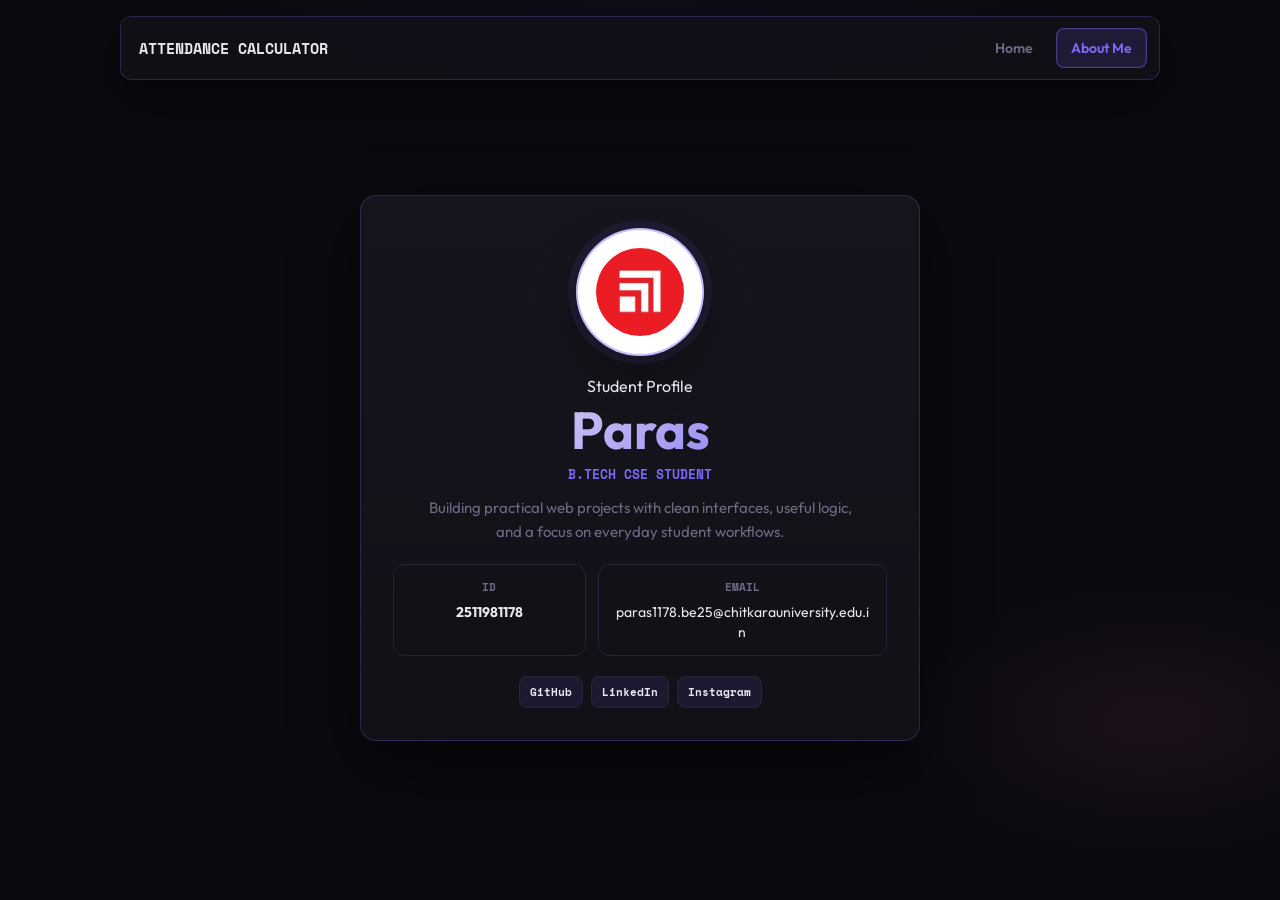
==== about.html @ 9d6309ad "attendance" ====
<!DOCTYPE html>
<html lang="en">
<head>
  <meta charset="UTF-8">
  <meta name="viewport" content="width=device-width, initial-scale=1.0">
  <title>About Paras | Attendance Calculator</title>
  <link href="https://fonts.googleapis.com/css2?family=Space+Mono:wght@400;700&family=Outfit:wght@300;400;500;600;700;900&display=swap" rel="stylesheet">
  <link rel="stylesheet" href="style.css">
</head>
<body>
  <nav class="navbar" aria-label="Main navigation">
    <a class="nav-brand" href="index.html">Attendance Calculator</a>
    <div class="nav-links">
      <a class="nav-link" href="index.html">Home</a>
      <a class="nav-link active" href="about.html" aria-current="page">About Me</a>
    </div>
  </nav>

  <main class="about-page">
    <section class="profile-card" aria-labelledby="profile-title">
      <img
        class="profile-photo profile-photo-large"
        src="chitkara.jpg"
        alt="Chitkara University logo"
      >

      <div class="profile-content">
        <span class="tag">Student Profile</span>
        <h1 id="profile-title">Paras</h1>
        <p class="profile-role">B.Tech CSE student</p>
        <p class="profile-description">
          Building practical web projects with clean interfaces, useful logic, and a focus on everyday student workflows.
        </p>
      </div>

      <div class="profile-info">
        <div>
          <span>ID</span>
          <strong>2511981178</strong>
        </div>
        <div>
          <span>Email</span>
          <a href="mailto:paras1178.be25@chitkarauniversity.edu.in">paras1178.be25@chitkarauniversity.edu.in</a>
        </div>
      </div>

      <div class="social-links profile-socials" aria-label="Social media links">
        <a href="https://github.com/ParasRana78" target="_blank" rel="noopener noreferrer">GitHub</a>
        <a href="https://www.linkedin.com/in/paras-rana-536639407" target="_blank" rel="noopener noreferrer">LinkedIn</a>
        <a href="https://www.instagram.com/ranaparas__/" target="_blank" rel="noopener noreferrer">Instagram</a>
      </div>
    </section>
  </main>
</body>
</html>
---- style.css ----
/* ===========================
   ROOT VARIABLES
   =========================== */
:root {
  --bg: #0a0a0f;
  --surface: #111118;
  --card: #16161f;
  --border: #252535;

  --accent: #7c6af7;
  --accent2: #f76a8c;

  --success: #36e8a0;
  --warning: #f7c36a;
  --danger: #f76a6a;

  --text: #e8e8f0;
  --muted: #6b6b85;

  --glow: rgba(124, 106, 247, 0.15);
  --radius: 12px;
  --transition: 0.2s ease;
}

/* ===========================
   RESET
   =========================== */
*,
*::before,
*::after {
  box-sizing: border-box;
  margin: 0;
  padding: 0;
}

/* ===========================
   BASE
   =========================== */
body {
  font-family: 'Outfit', sans-serif;
  background: var(--bg);
  color: var(--text);
  min-height: 100vh;
  padding: 96px 16px 60px;

  background-image:
    radial-gradient(ellipse 80% 50% at 50% -20%, rgba(124,106,247,0.12), transparent 60%),
    radial-gradient(ellipse 40% 30% at 90% 80%, rgba(247,106,140,0.08), transparent 50%);
}

.container {
  max-width: 760px;
  margin: auto;
  animation: fadeIn 0.35s ease both;
}

/* ===========================
   NAVBAR
   =========================== */
.navbar {
  position: fixed;
  top: 16px;
  left: 50%;
  z-index: 20;
  transform: translateX(-50%);

  width: min(1040px, calc(100vw - 32px));
  min-height: 64px;
  padding: 10px 12px 10px 18px;

  display: flex;
  align-items: center;
  justify-content: space-between;
  gap: 16px;

  border-radius: var(--radius);
  border: 1px solid rgba(124,106,247,0.25);
  background: rgba(17,17,24,0.88);
  box-shadow: 0 18px 48px rgba(0,0,0,0.35);
  backdrop-filter: blur(18px);
}

.nav-brand {
  font: 700 15px 'Space Mono', monospace;
  color: var(--text);
  text-decoration: none;
  text-transform: uppercase;
}

.nav-links {
  display: flex;
  align-items: center;
  gap: 8px;
}

.nav-link {
  padding: 10px 14px;

  font: 600 14px 'Outfit', sans-serif;
  color: var(--muted);
  text-decoration: none;

  border-radius: 8px;
  border: 1px solid transparent;
  transition: color var(--transition), background var(--transition), border-color var(--transition), transform var(--transition);
}

.nav-link:hover {
  color: var(--text);
  border-color: rgba(124,106,247,0.3);
  background: rgba(124,106,247,0.1);
  transform: translateY(-1px);
}

.nav-link.active {
  color: var(--accent);
  border-color: rgba(124,106,247,0.45);
  background: rgba(124,106,247,0.14);
  box-shadow: inset 0 0 0 1px rgba(124,106,247,0.1);
}

/* ===========================
   ABOUT PAGE
   =========================== */
.about-page {
  min-height: calc(100vh - 156px);

  display: grid;
  place-items: center;

  animation: fadeIn 0.35s ease both;
}

.profile-card {
  width: min(560px, 100%);
  padding: 32px;

  display: grid;
  justify-items: center;
  gap: 20px;
  text-align: center;

  border-radius: 16px;
  border: 1px solid rgba(124,106,247,0.25);
  background: linear-gradient(180deg, rgba(22,22,31,0.96), rgba(17,17,24,0.96));
  box-shadow: 0 24px 70px rgba(0,0,0,0.42);
  transition: transform var(--transition), border-color var(--transition), box-shadow var(--transition);
}

.profile-card:hover {
  transform: translateY(-4px);
  border-color: rgba(124,106,247,0.5);
  box-shadow: 0 30px 82px rgba(0,0,0,0.5), 0 0 32px rgba(124,106,247,0.1);
}

.profile-photo {
  width: 64px;
  height: 64px;
  padding: 10px;

  border-radius: 50%;
  border: 2px solid rgba(124,106,247,0.45);
  background: #ffffff;
  box-shadow: 0 12px 30px rgba(0,0,0,0.28);
  object-fit: contain;
}

.profile-photo-large {
  width: 128px;
  height: 128px;
  padding: 18px;
  box-shadow:
    0 0 0 8px rgba(124,106,247,0.08),
    0 18px 42px rgba(0,0,0,0.34);
}

.profile-content h1 {
  margin-top: 8px;
  font-size: clamp(32px, 8vw, 52px);
  line-height: 1;

  background: linear-gradient(135deg, #e8e8f0, var(--accent));
  -webkit-background-clip: text;
  -webkit-text-fill-color: transparent;
}

.profile-role {
  margin-top: 8px;
  color: var(--accent);
  font: 700 13px 'Space Mono', monospace;
  text-transform: uppercase;
}

.profile-description {
  max-width: 430px;
  margin-top: 12px;
  color: var(--muted);
  font-size: 15px;
  line-height: 1.6;
}

.profile-info {
  width: 100%;
  display: grid;
  grid-template-columns: 0.8fr 1.2fr;
  gap: 12px;
}

.profile-info div {
  min-width: 0;
  padding: 14px;

  border-radius: var(--radius);
  border: 1px solid var(--border);
  background: var(--surface);
}

.profile-info span {
  display: block;
  margin-bottom: 6px;

  font: 700 11px 'Space Mono', monospace;
  color: var(--muted);
  text-transform: uppercase;
}

.profile-info strong,
.profile-info a {
  color: var(--text);
  font-size: 14px;
  text-decoration: none;
  overflow-wrap: anywhere;
}

.profile-info a:hover {
  color: var(--accent);
}

.social-links {
  display: flex;
  flex-wrap: wrap;
  gap: 8px;
}

.social-links a {
  padding: 7px 10px;

  font: 700 11px 'Space Mono', monospace;
  color: var(--text);
  text-decoration: none;

  border-radius: 8px;
  border: 1px solid var(--border);
  background: rgba(124,106,247,0.1);

  transition: transform var(--transition), border-color var(--transition), background var(--transition);
}

.social-links a:hover {
  transform: translateY(-2px);
  border-color: var(--accent);
  background: rgba(124,106,247,0.2);
}

.profile-socials {
  justify-content: center;
}

/* ===========================
   HEADER
   =========================== */
header {
  text-align: center;
  margin-bottom: 40px;
}

header .tag {
  font: 11px 'Space Mono', monospace;
  letter-spacing: 3px;
  color: var(--accent);
  text-transform: uppercase;
}

header h1 {
  font-size: clamp(28px, 6vw, 48px);
  font-weight: 900;
  letter-spacing: 0;
  line-height: 1.1;

  background: linear-gradient(135deg, #e8e8f0, var(--accent));
  -webkit-background-clip: text;
  -webkit-text-fill-color: transparent;
}

header p {
  font-size: 14px;
  color: var(--muted);
  margin-top: 10px;
}

.min-badge {
  display: inline-flex;
  gap: 6px;
  align-items: center;
  margin-top: 14px;
  padding: 5px 14px;

  font: 12px 'Space Mono', monospace;
  color: var(--accent);

  border-radius: 100px;
  border: 1px solid rgba(124,106,247,0.3);
  background: rgba(124,106,247,0.12);
}

/* ===========================
   CARD
   =========================== */
.subject-card {
  background: var(--card);
  border: 1px solid var(--border);
  border-radius: var(--radius);
  padding: 22px;
  margin-bottom: 14px;

  transition: var(--transition);
  animation: slideIn 0.3s ease;
}

.subject-card:hover {
  border-color: rgba(124,106,247,0.4);
  box-shadow:
    0 0 0 1px rgba(124,106,247,0.1),
    0 8px 32px rgba(0,0,0,0.3);
}

/* ===========================
   CARD HEADER
   =========================== */
.card-top {
  display: flex;
  gap: 12px;
  align-items: center;
  margin-bottom: 18px;
}

.subject-num {
  font: 11px 'Space Mono', monospace;
  color: var(--accent);
  padding: 3px 8px;

  border-radius: 6px;
  border: 1px solid rgba(124,106,247,0.2);
  background: rgba(124,106,247,0.1);
}

.subject-name-input {
  flex: 1;
  padding: 8px 12px;

  font: 600 15px 'Outfit', sans-serif;
  color: var(--text);

  border-radius: 8px;
  border: 1px solid var(--border);
  background: var(--surface);

  transition: var(--transition);
}

.subject-name-input:focus {
  border-color: var(--accent);
  outline: none;
}

.remove-btn {
  width: 34px;
  height: 34px;

  display: flex;
  align-items: center;
  justify-content: center;

  border-radius: 8px;
  border: 1px solid var(--border);
  background: none;
  color: var(--muted);

  cursor: pointer;
  transition: var(--transition);
}

.remove-btn:hover {
  color: var(--danger);
  border-color: var(--danger);
  background: rgba(247,106,106,0.08);
}

/* ===========================
   INPUTS
   =========================== */
.inputs-row {
  display: grid;
  grid-template-columns: repeat(2, 1fr);
  gap: 12px;
  margin-bottom: 16px;
}

.input-group label {
  font: 600 11px 'Space Mono', monospace;
  color: var(--muted);
  text-transform: uppercase;
  margin-bottom: 6px;
  display: block;
}

.input-group input {
  width: 100%;
  padding: 10px 14px;

  font: 700 22px 'Outfit', sans-serif;
  color: var(--text);

  border-radius: 8px;
  border: 1px solid var(--border);
  background: var(--surface);

  transition: var(--transition);
}

.input-group input:focus {
  border-color: var(--accent);
  outline: none;
}

/* ===========================
   RESULT STATES
   =========================== */
.result-bar {
  display: flex;
  justify-content: space-between;
  align-items: center;
  flex-wrap: wrap;

  padding: 14px 16px;
  border-radius: 10px;
  min-height: 54px;

  transition: 0.3s;
}

.result-bar.safe   { --clr: var(--success); }
.result-bar.warn   { --clr: var(--warning); }
.result-bar.danger { --clr: var(--danger); }
.result-bar.empty  { --clr: var(--muted); }

.result-bar:not(.empty) {
  background: color-mix(in srgb, var(--clr) 8%, transparent);
  border: 1px solid color-mix(in srgb, var(--clr) 25%, transparent);
}

.result-pct {
  font: 700 26px 'Space Mono', monospace;
  color: var(--clr);
}

.result-bar.empty .result-pct {
  font: 400 13px 'Outfit', sans-serif;
}

.result-info {
  font-size: 13px;
  color: var(--clr);
}

/* ===========================
   PROGRESS
   =========================== */
.progress-wrap {
  height: 4px;
  margin-top: 12px;
  border-radius: 100px;
  overflow: hidden;
  background: var(--border);
}

.progress-fill {
  height: 100%;
  border-radius: inherit;
  transition: width 0.5s cubic-bezier(0.34,1.56,0.64,1);
}

/* ===========================
   BUTTON
   =========================== */
.add-btn {
  width: 100%;
  padding: 16px;
  margin-bottom: 28px;

  display: flex;
  justify-content: center;
  align-items: center;
  gap: 10px;

  font: 600 14px 'Outfit', sans-serif;
  color: var(--muted);

  border-radius: 16px;
  border: 2px dashed var(--border);
  background: transparent;

  cursor: pointer;
  transition: var(--transition);
}

.add-btn:hover {
  color: var(--accent);
  border-color: var(--accent);
  background: var(--glow);
}

/* ===========================
   SUMMARY
   =========================== */
.summary {
  padding: 24px;
  border-radius: 16px;
  background: var(--card);
  border: 1px solid var(--border);
}

.summary h2 {
  margin-bottom: 16px;
  font-size: 18px;
}

.summary-grid {
  display: grid;
  grid-template-columns: repeat(3, 1fr);
  gap: 12px;
}

.summary-stat {
  text-align: center;
  padding: 14px;

  border-radius: var(--radius);
  background: var(--surface);
  border: 1px solid var(--border);
}

.summary-stat .val {
  font: 700 24px 'Space Mono', monospace;
}

.summary-stat .lbl {
  font-size: 11px;
  color: var(--muted);
}

/* ===========================
   ANIMATION
   =========================== */
@keyframes slideIn {
  from { opacity: 0; transform: translateY(-10px); }
  to   { opacity: 1; transform: translateY(0); }
}

@keyframes fadeIn {
  from { opacity: 0; transform: translateY(8px); }
  to   { opacity: 1; transform: translateY(0); }
}

/* ===========================
   RESPONSIVE
   =========================== */
@media (max-width: 480px) {
  body {
    padding-top: 128px;
  }

  .navbar {
    top: 12px;
    padding: 12px;
    flex-direction: column;
    align-items: stretch;
    gap: 10px;
  }

  .nav-brand {
    text-align: center;
    font-size: 13px;
  }

  .nav-links {
    width: 100%;
    display: grid;
    grid-template-columns: repeat(2, minmax(0, 1fr));
  }

  .nav-link {
    text-align: center;
    padding: 9px 10px;
  }

  .profile-card { padding: 24px 18px; }
  .profile-info { grid-template-columns: 1fr; }
  .inputs-row { grid-template-columns: 1fr; }
  .summary-grid { grid-template-columns: 1fr 1fr; }
  .summary-grid .summary-stat:last-child {
    grid-column: 1 / -1;
  }
}

@media (min-width: 481px) and (max-width: 1180px) {
  .container {
    max-width: 720px;
  }
}
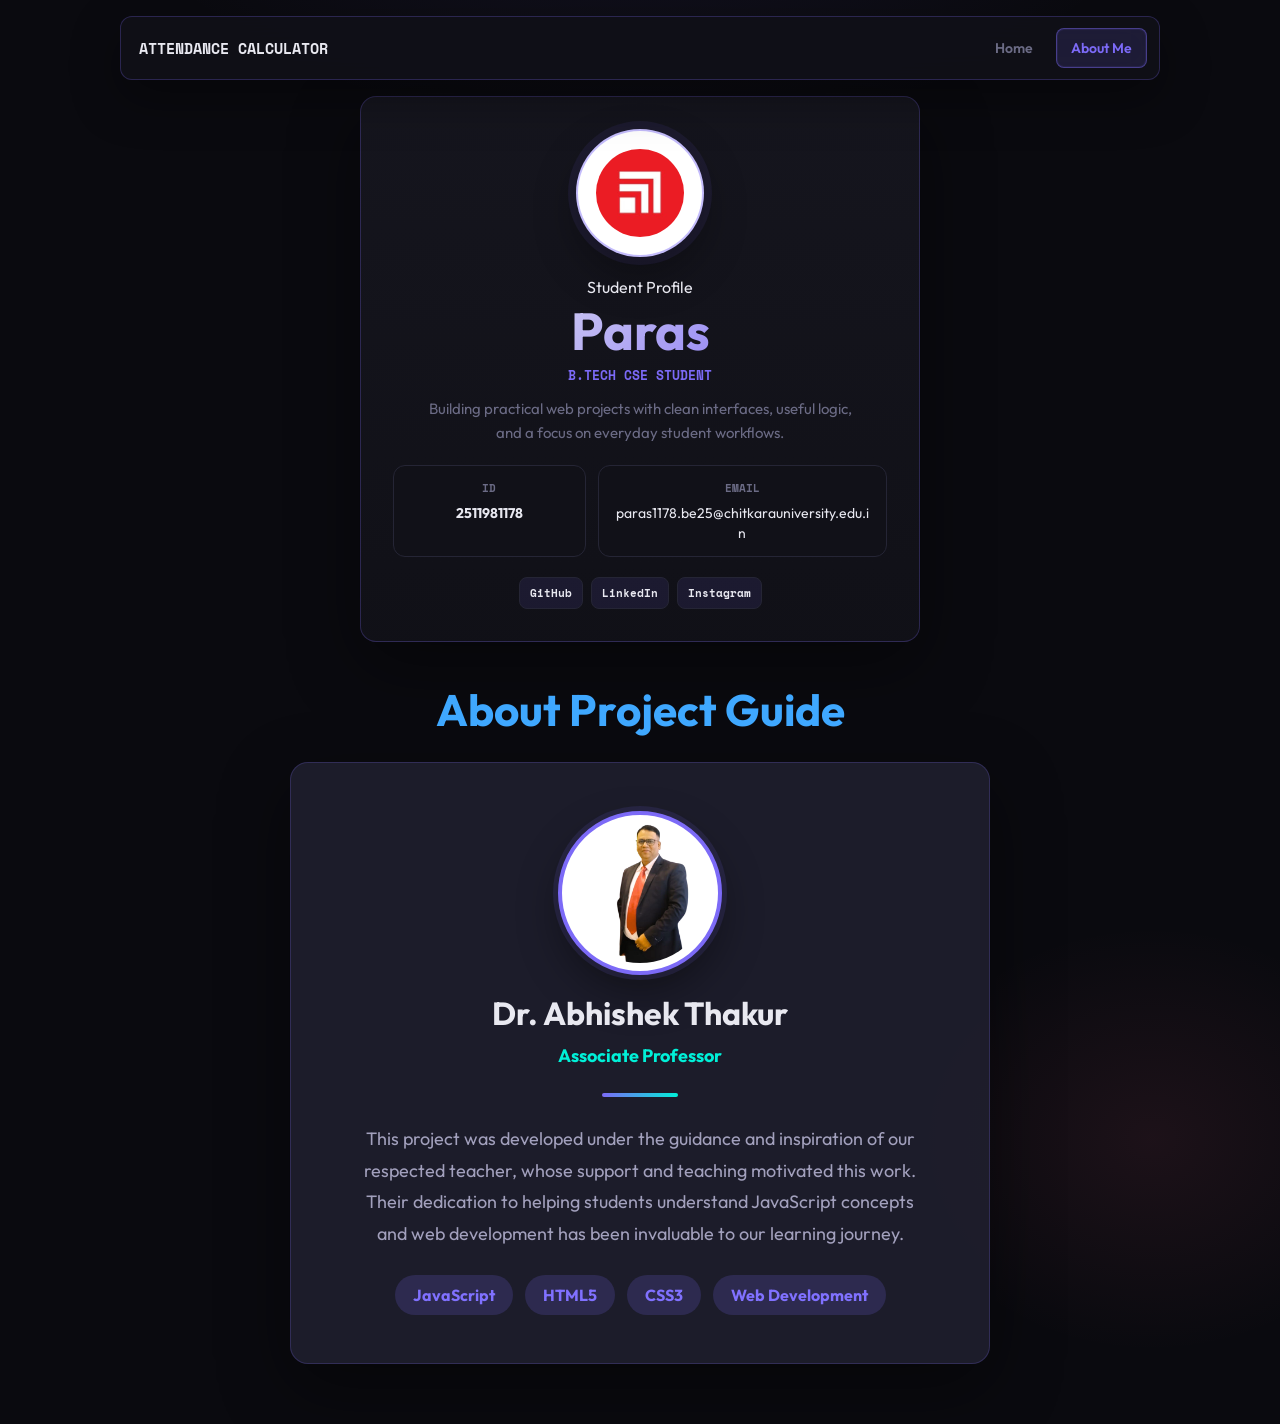
==== commit 81384631: "updated about section" ====
--- a/about.html
+++ b/about.html
@@ -50,6 +50,38 @@
         <a href="https://www.instagram.com/ranaparas__/" target="_blank" rel="noopener noreferrer">Instagram</a>
       </div>
     </section>
+
+    <section class="guide-section" aria-labelledby="guide-title">
+      <h2 id="guide-title">About Project Guide</h2>
+
+      <article class="guide-card">
+        <img
+          class="guide-photo"
+          src="Abhishek%20(Logo)%20-%201.png"
+          alt="Dr. Abhishek Thakur"
+        >
+
+        <div class="guide-caption">
+          <h3>Dr. Abhishek Thakur</h3>
+          <p class="guide-role">Associate Professor</p>
+        </div>
+
+        <div class="guide-divider" aria-hidden="true"></div>
+
+        <p class="guide-description">
+          This project was developed under the guidance and inspiration of our respected teacher,
+          whose support and teaching motivated this work. Their dedication to helping students
+          understand JavaScript concepts and web development has been invaluable to our learning journey.
+        </p>
+
+        <div class="guide-tags" aria-label="Project guide topics">
+          <span>JavaScript</span>
+          <span>HTML5</span>
+          <span>CSS3</span>
+          <span>Web Development</span>
+        </div>
+      </article>
+    </section>
   </main>
 </body>
 </html>
--- a/style.css
+++ b/style.css
@@ -125,8 +125,10 @@
 .about-page {
   min-height: calc(100vh - 156px);
 
-  display: grid;
-  place-items: center;
+  display: flex;
+  flex-direction: column;
+  align-items: center;
+  gap: 44px;
 
   animation: fadeIn 0.35s ease both;
 }
@@ -266,6 +268,106 @@
   justify-content: center;
 }
 
+.guide-section {
+  width: min(700px, 100%);
+  text-align: center;
+}
+
+.guide-section h2 {
+  margin-bottom: 28px;
+
+  font-size: clamp(30px, 6vw, 44px);
+  line-height: 1.1;
+  color: #3fa8ff;
+}
+
+.guide-card {
+  padding: 48px 44px;
+
+  display: grid;
+  justify-items: center;
+  gap: 20px;
+
+  border-radius: 18px;
+  border: 1px solid rgba(124,106,247,0.22);
+  background: rgba(31,31,45,0.92);
+  box-shadow: 0 24px 70px rgba(0,0,0,0.42);
+  transition: transform var(--transition), border-color var(--transition), box-shadow var(--transition);
+}
+
+.guide-card:hover {
+  transform: translateY(-4px);
+  border-color: rgba(63,168,255,0.38);
+  box-shadow: 0 30px 82px rgba(0,0,0,0.5), 0 0 32px rgba(63,168,255,0.08);
+}
+
+.guide-photo {
+  width: 164px;
+  height: 164px;
+  padding: 8px;
+
+  border-radius: 50%;
+  border: 4px solid var(--accent);
+  background: #ffffff;
+  box-shadow: 0 0 0 5px rgba(124,106,247,0.12), 0 18px 40px rgba(0,0,0,0.36);
+  object-fit: contain;
+  object-position: center;
+}
+
+.guide-caption h3 {
+  font-size: clamp(24px, 5vw, 32px);
+  line-height: 1.15;
+}
+
+.guide-role {
+  margin-top: 12px;
+
+  color: #00f0d8;
+  font-size: 18px;
+  font-weight: 700;
+}
+
+.guide-divider {
+  width: 76px;
+  height: 4px;
+  margin: 6px 0;
+
+  border-radius: 999px;
+  background: linear-gradient(90deg, var(--accent), #00f0d8);
+}
+
+.guide-description {
+  max-width: 560px;
+
+  color: #a2a0bd;
+  font-size: 18px;
+  line-height: 1.75;
+}
+
+.guide-tags {
+  display: flex;
+  flex-wrap: wrap;
+  justify-content: center;
+  gap: 12px;
+  margin-top: 6px;
+}
+
+.guide-tags span {
+  padding: 10px 18px;
+
+  border-radius: 999px;
+  background: rgba(124,106,247,0.18);
+  color: #8071ff;
+  font-weight: 700;
+  transition: transform var(--transition), background var(--transition), color var(--transition);
+}
+
+.guide-tags span:hover {
+  transform: translateY(-2px);
+  background: rgba(0,240,216,0.14);
+  color: #00f0d8;
+}
+
 /* ===========================
    HEADER
    =========================== */
@@ -604,7 +706,23 @@
     padding: 9px 10px;
   }
 
-  .profile-card { padding: 24px 18px; }
+  .profile-card,
+  .guide-card { padding: 24px 18px; }
+
+  .guide-photo {
+    width: 132px;
+    height: 132px;
+  }
+
+  .guide-description {
+    font-size: 15px;
+  }
+
+  .guide-tags span {
+    padding: 8px 12px;
+    font-size: 13px;
+  }
+
   .profile-info { grid-template-columns: 1fr; }
   .inputs-row { grid-template-columns: 1fr; }
   .summary-grid { grid-template-columns: 1fr 1fr; }
